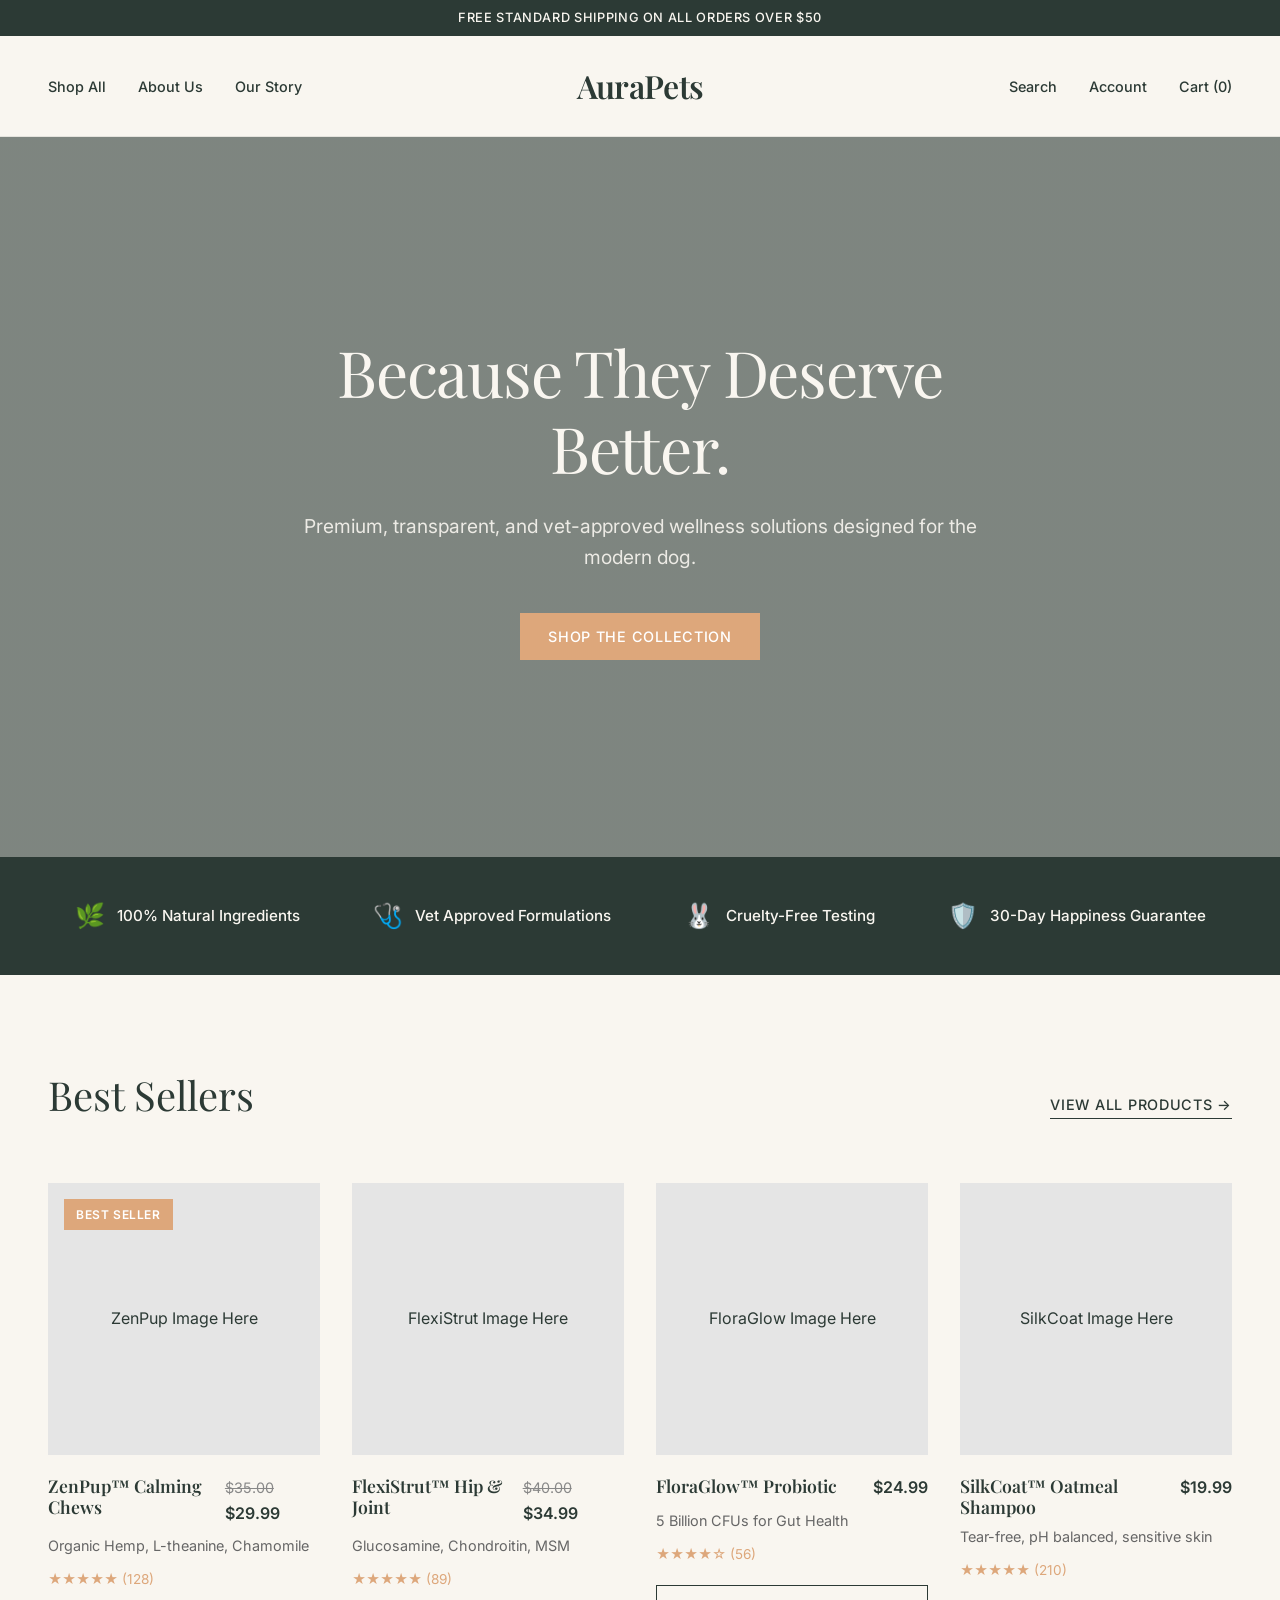
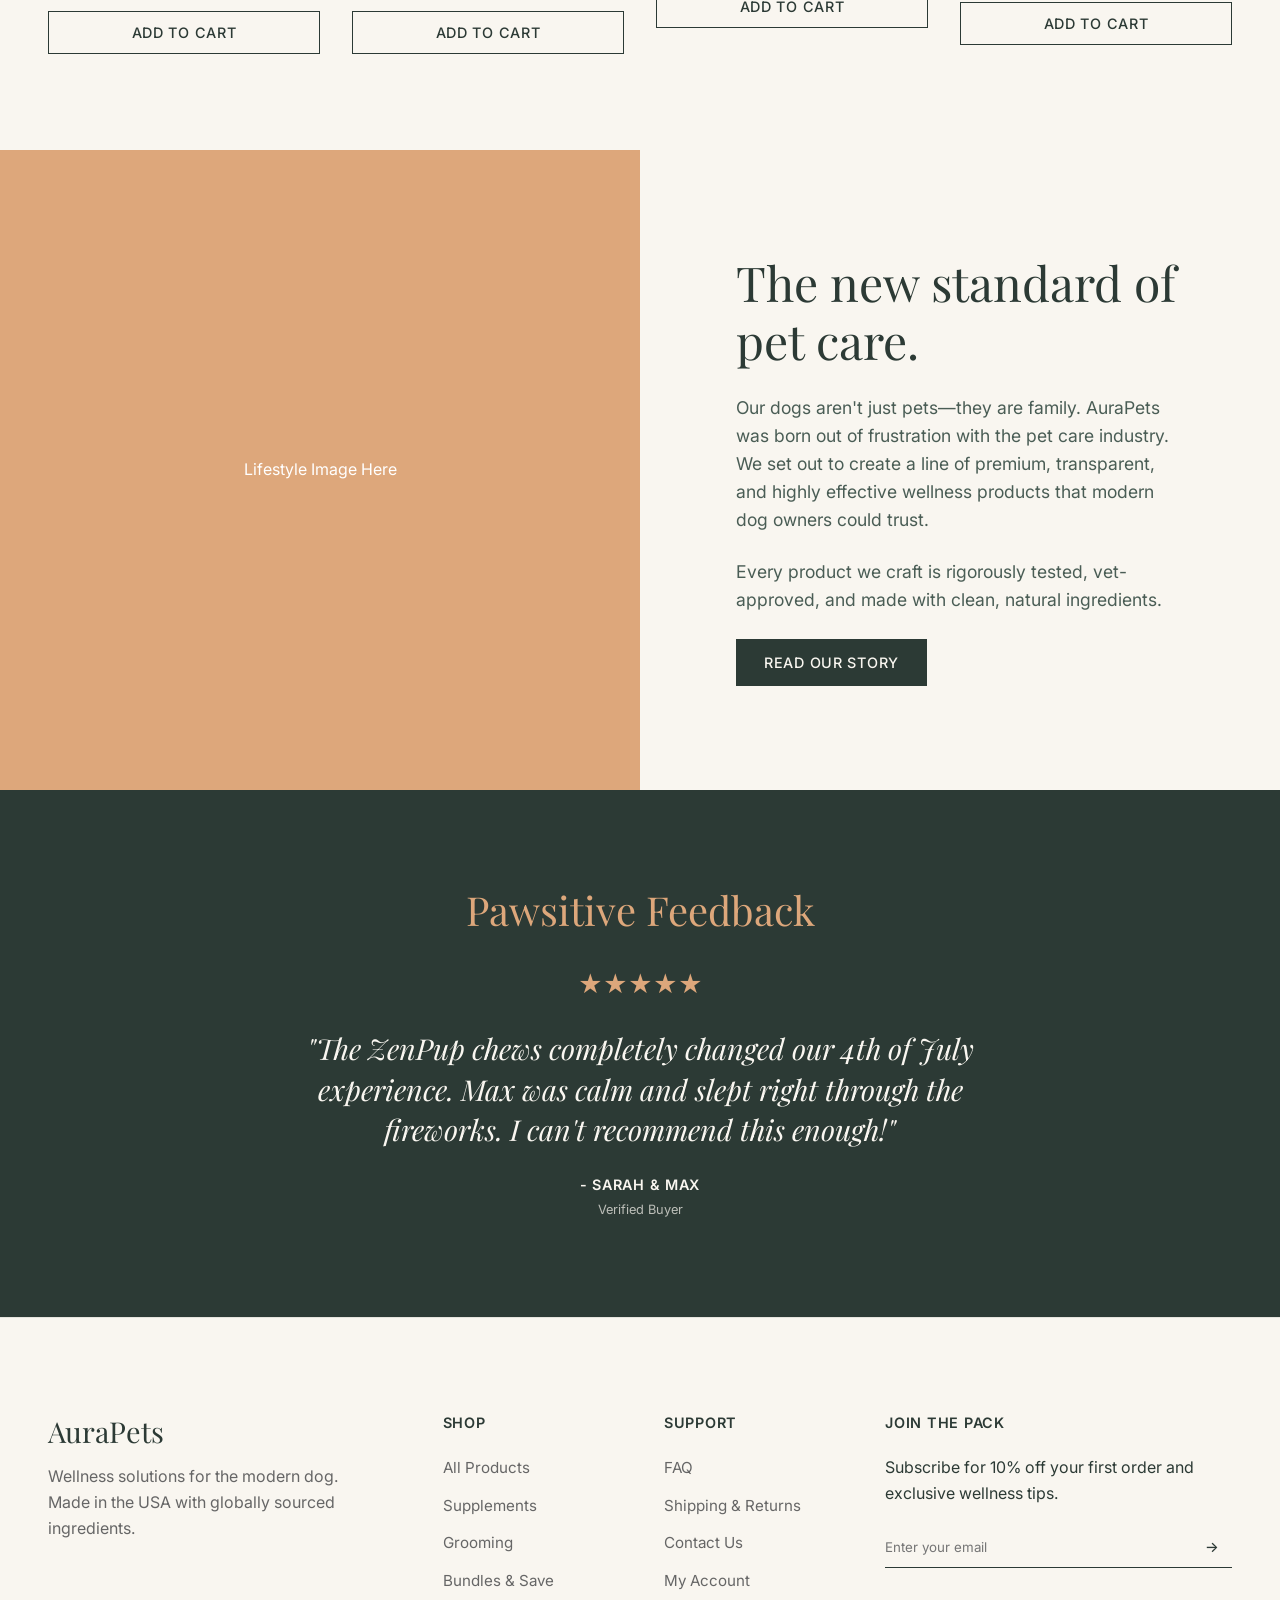
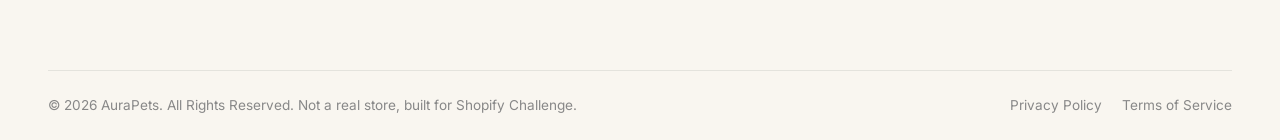
==== index.html @ ba35dcc4 "Initial commit for AuraPets Shopify Challenge" ====
<!DOCTYPE html>
<html lang="en">
<head>
    <meta charset="UTF-8">
    <meta name="viewport" content="width=device-width, initial-scale=1.0">
    <title>AuraPets | Premium Dog Wellness</title>
    <!-- Modern Typography -->
    <link rel="preconnect" href="https://fonts.googleapis.com">
    <link rel="preconnect" href="https://fonts.gstatic.com" crossorigin>
    <link href="https://fonts.googleapis.com/css2?family=Playfair+Display:ital,wght@0,400;0,600;1,400&family=Inter:wght@300;400;500;600&display=swap" rel="stylesheet">
    <link rel="stylesheet" href="styles.css">
</head>
<body>

    <!-- Announcement Bar -->
    <div class="announcement-bar">
        <span>Free standard shipping on all orders over $50</span>
    </div>

    <!-- Header / Navbar -->
    <header class="navbar">
        <div class="nav-left">
            <a href="#" class="nav-link">Shop All</a>
            <a href="#" class="nav-link">About Us</a>
            <a href="#" class="nav-link">Our Story</a>
        </div>
        <div class="nav-logo">
            <!-- Simulating Logo with Text for standard display, user will replace with actual logo -->
            <a href="#">AuraPets</a>
        </div>
        <div class="nav-right">
            <a href="#" class="nav-link">Search</a>
            <a href="#" class="nav-link">Account</a>
            <a href="#" class="nav-link cart-icon">Cart (0)</a>
        </div>
    </header>

    <!-- Hero Section -->
    <section class="hero">
        <div class="hero-content">
            <h1>Because They Deserve Better.</h1>
            <p>Premium, transparent, and vet-approved wellness solutions designed for the modern dog.</p>
            <a href="#shop" class="btn btn-primary">Shop The Collection</a>
        </div>
    </section>

    <!-- Trust Badges Section -->
    <section class="trust-bar">
        <div class="trust-item">
            <div class="trust-icon">🌿</div>
            <span>100% Natural Ingredients</span>
        </div>
        <div class="trust-item">
            <div class="trust-icon">🩺</div>
            <span>Vet Approved Formulations</span>
        </div>
        <div class="trust-item">
            <div class="trust-icon">🐰</div>
            <span>Cruelty-Free Testing</span>
        </div>
        <div class="trust-item">
            <div class="trust-icon">🛡️</div>
            <span>30-Day Happiness Guarantee</span>
        </div>
    </section>

    <!-- Featured Collection -->
    <section id="shop" class="featured-collection">
        <div class="section-header">
            <h2>Best Sellers</h2>
            <a href="#" class="view-all">View All Products &rarr;</a>
        </div>
        <div class="product-grid">
            <!-- Product 1 -->
            <div class="product-card">
                <div class="product-image-container">
                    <div class="badge">Best Seller</div>
                    <!-- Will guide user to replace with generated images -->
                    <div class="placeholder-image" style="background-color: #e5e5e5; display:flex; align-items:center; justify-content:center; color:#2C3A35;">ZenPup Image Here</div>
                </div>
                <div class="product-info">
                    <div class="product-title-row">
                        <h3>ZenPup™ Calming Chews</h3>
                        <span class="product-price"><span class="compare-price">$35.00</span> $29.99</span>
                    </div>
                    <p class="product-subtitle">Organic Hemp, L-theanine, Chamomile</p>
                    <div class="product-reviews">★★★★★ (128)</div>
                    <button class="btn btn-outline btn-block">Add to Cart</button>
                </div>
            </div>

            <!-- Product 2 -->
            <div class="product-card">
                <div class="product-image-container">
                    <div class="placeholder-image" style="background-color: #e5e5e5; display:flex; align-items:center; justify-content:center; color:#2C3A35;">FlexiStrut Image Here</div>
                </div>
                <div class="product-info">
                    <div class="product-title-row">
                        <h3>FlexiStrut™ Hip & Joint</h3>
                        <span class="product-price"><span class="compare-price">$40.00</span> $34.99</span>
                    </div>
                    <p class="product-subtitle">Glucosamine, Chondroitin, MSM</p>
                    <div class="product-reviews">★★★★★ (89)</div>
                    <button class="btn btn-outline btn-block">Add to Cart</button>
                </div>
            </div>

            <!-- Product 3 -->
            <div class="product-card">
                <div class="product-image-container">
                    <div class="placeholder-image" style="background-color: #e5e5e5; display:flex; align-items:center; justify-content:center; color:#2C3A35;">FloraGlow Image Here</div>
                </div>
                <div class="product-info">
                    <div class="product-title-row">
                        <h3>FloraGlow™ Probiotic</h3>
                        <span class="product-price">$24.99</span>
                    </div>
                    <p class="product-subtitle">5 Billion CFUs for Gut Health</p>
                    <div class="product-reviews">★★★★☆ (56)</div>
                    <button class="btn btn-outline btn-block">Add to Cart</button>
                </div>
            </div>

            <!-- Product 4 -->
            <div class="product-card">
                <div class="product-image-container">
                    <div class="placeholder-image" style="background-color: #e5e5e5; display:flex; align-items:center; justify-content:center; color:#2C3A35;">SilkCoat Image Here</div>
                </div>
                <div class="product-info">
                    <div class="product-title-row">
                        <h3>SilkCoat™ Oatmeal Shampoo</h3>
                        <span class="product-price">$19.99</span>
                    </div>
                    <p class="product-subtitle">Tear-free, pH balanced, sensitive skin</p>
                    <div class="product-reviews">★★★★★ (210)</div>
                    <button class="btn btn-outline btn-block">Add to Cart</button>
                </div>
            </div>
        </div>
    </section>

    <!-- Brand Story Offset Layout -->
    <section class="brand-story">
        <div class="story-image">
            <div class="placeholder-image" style="height: 100%; background-color: #DDA77B; display:flex; align-items:center; justify-content:center; color:#fff;">Lifestyle Image Here</div>
        </div>
        <div class="story-content">
            <h2>The new standard of pet care.</h2>
            <p>Our dogs aren't just pets—they are family. AuraPets was born out of frustration with the pet care industry. We set out to create a line of premium, transparent, and highly effective wellness products that modern dog owners could trust.</p>
            <p>Every product we craft is rigorously tested, vet-approved, and made with clean, natural ingredients.</p>
            <a href="#" class="btn btn-secondary">Read Our Story</a>
        </div>
    </section>

    <!-- Testimonial Slider -->
    <section class="testimonials">
        <h2>Pawsitive Feedback</h2>
        <div class="testimonial-card">
            <div class="stars">★★★★★</div>
            <p class="quote">"The ZenPup chews completely changed our 4th of July experience. Max was calm and slept right through the fireworks. I can't recommend this enough!"</p>
            <p class="author">- Sarah & Max</p>
            <p class="verified">Verified Buyer</p>
        </div>
    </section>

    <!-- Footer -->
    <footer class="site-footer">
        <div class="footer-grid">
            <div class="footer-col brand-col">
                <h3>AuraPets</h3>
                <p>Wellness solutions for the modern dog. Made in the USA with globally sourced ingredients.</p>
            </div>
            <div class="footer-col links-col">
                <h4>Shop</h4>
                <ul>
                    <li><a href="#">All Products</a></li>
                    <li><a href="#">Supplements</a></li>
                    <li><a href="#">Grooming</a></li>
                    <li><a href="#">Bundles & Save</a></li>
                </ul>
            </div>
            <div class="footer-col links-col">
                <h4>Support</h4>
                <ul>
                    <li><a href="#">FAQ</a></li>
                    <li><a href="#">Shipping & Returns</a></li>
                    <li><a href="#">Contact Us</a></li>
                    <li><a href="#">My Account</a></li>
                </ul>
            </div>
            <div class="footer-col newsletter-col">
                <h4>Join the Pack</h4>
                <p>Subscribe for 10% off your first order and exclusive wellness tips.</p>
                <form class="newsletter-form">
                    <input type="email" placeholder="Enter your email" required>
                    <button type="submit" class="btn btn-primary">→</button>
                </form>
            </div>
        </div>
        <div class="footer-bottom">
            <p>&copy; 2026 AuraPets. All Rights Reserved. Not a real store, built for Shopify Challenge.</p>
            <div class="legal-links">
                <a href="#">Privacy Policy</a>
                <a href="#">Terms of Service</a>
            </div>
        </div>
    </footer>

</body>
</html>
---- styles.css ----
/* 
AuraPets Design System
Primary: #F9F6F0 (Soft Alabaster)
Secondary: #2C3A35 (Deep Forest Green)
Accent: #DDA77B (Warm Terracotta)
*/

:root {
    --primary-bg: #F9F6F0;
    --text-color: #2C3A35;
    --accent-color: #DDA77B;
    --border-color: rgba(44, 58, 53, 0.1);
    
    --font-heading: 'Playfair Display', serif;
    --font-body: 'Inter', sans-serif;
    
    --spacing-xs: 0.5rem;
    --spacing-sm: 1rem;
    --spacing-md: 2rem;
    --spacing-lg: 4rem;
    --spacing-xl: 6rem;
}

* {
    margin: 0;
    padding: 0;
    box-sizing: border-box;
}

body {
    background-color: var(--primary-bg);
    color: var(--text-color);
    font-family: var(--font-body);
    font-size: 16px;
    line-height: 1.6;
    -webkit-font-smoothing: antialiased;
}

h1, h2, h3, h4, h5, h6 {
    font-family: var(--font-heading);
    font-weight: 400;
    line-height: 1.2;
    margin-bottom: var(--spacing-sm);
}

a {
    color: inherit;
    text-decoration: none;
    transition: opacity 0.3s ease;
}

a:hover {
    opacity: 0.7;
}

/* --- COMPONENTS --- */

.btn {
    display: inline-block;
    padding: 12px 28px;
    font-family: var(--font-body);
    font-weight: 500;
    font-size: 0.9rem;
    letter-spacing: 0.05em;
    text-transform: uppercase;
    cursor: pointer;
    border: none;
    transition: all 0.3s ease;
    text-align: center;
}

.btn-primary {
    background-color: var(--accent-color);
    color: #fff;
}

.btn-primary:hover {
    background-color: #c4916a;
    opacity: 1;
}

.btn-secondary {
    background-color: var(--text-color);
    color: var(--primary-bg);
}

.btn-secondary:hover {
    background-color: #1a2320;
    opacity: 1;
}

.btn-outline {
    background-color: transparent;
    border: 1px solid var(--text-color);
    color: var(--text-color);
}

.btn-outline:hover {
    background-color: var(--text-color);
    color: var(--primary-bg);
}

.btn-block {
    display: block;
    width: 100%;
}

.placeholder-image {
    width: 100%;
    aspect-ratio: 1 / 1;
    object-fit: cover;
    background-color: #e2dfda; /* subtle gray */
}

/* --- SECTIONS --- */

.announcement-bar {
    background-color: var(--text-color);
    color: var(--primary-bg);
    text-align: center;
    padding: 8px 16px;
    font-size: 0.8rem;
    font-weight: 500;
    letter-spacing: 0.05em;
    text-transform: uppercase;
}

.navbar {
    display: flex;
    justify-content: space-between;
    align-items: center;
    padding: 24px 48px;
    border-bottom: 1px solid var(--border-color);
    position: sticky;
    top: 0;
    background-color: rgba(249, 246, 240, 0.95);
    backdrop-filter: blur(10px);
    z-index: 100;
}

.nav-left, .nav-right {
    display: flex;
    gap: 32px;
    flex: 1;
}

.nav-right {
    justify-content: flex-end;
}

.nav-logo a {
    font-family: var(--font-heading);
    font-size: 2rem;
    font-weight: 600;
    letter-spacing: -0.02em;
}

.nav-link {
    font-size: 0.9rem;
    font-weight: 500;
}

.hero {
    height: 80vh;
    display: flex;
    align-items: center;
    justify-content: center;
    text-align: center;
    padding: 0 20px;
    /* Normally you'd use the generated lifestyle image here */
    background: linear-gradient(rgba(44, 58, 53, 0.6), rgba(44, 58, 53, 0.6)), url('https://images.unsplash.com/photo-1552053831-71594a27632d?auto=format&fit=crop&q=80&w=2000') no-repeat center center / cover;
    color: var(--primary-bg);
}

.hero-content {
    max-width: 700px;
}

.hero h1 {
    font-size: 4rem;
    margin-bottom: 24px;
    letter-spacing: -0.02em;
}

.hero p {
    font-size: 1.2rem;
    margin-bottom: 40px;
    opacity: 0.9;
}

.trust-bar {
    display: flex;
    justify-content: space-around;
    align-items: center;
    padding: 40px 48px;
    background-color: var(--text-color);
    color: var(--primary-bg);
    flex-wrap: wrap;
    gap: 20px;
}

.trust-item {
    display: flex;
    align-items: center;
    gap: 12px;
    font-weight: 500;
    font-size: 0.95rem;
}

.trust-icon {
    font-size: 1.5rem;
}

.featured-collection {
    padding: var(--spacing-xl) 48px;
}

.section-header {
    display: flex;
    justify-content: space-between;
    align-items: flex-end;
    margin-bottom: var(--spacing-lg);
}

.section-header h2 {
    font-size: 2.5rem;
    margin-bottom: 0;
}

.view-all {
    font-size: 0.9rem;
    font-weight: 500;
    text-transform: uppercase;
    letter-spacing: 0.05em;
    border-bottom: 1px solid var(--text-color);
    padding-bottom: 2px;
}

.product-grid {
    display: grid;
    grid-template-columns: repeat(4, 1fr);
    gap: 32px;
}

.product-card {
    display: flex;
    flex-direction: column;
}

.product-image-container {
    position: relative;
    margin-bottom: 20px;
    overflow: hidden;
}

.badge {
    position: absolute;
    top: 16px;
    left: 16px;
    background-color: var(--accent-color);
    color: #fff;
    padding: 6px 12px;
    font-size: 0.75rem;
    font-weight: 600;
    text-transform: uppercase;
    letter-spacing: 0.05em;
    z-index: 2;
}

.product-image-container img {
    transition: transform 0.5s ease;
}

.product-image-container:hover img {
    transform: scale(1.05);
}

.product-title-row {
    display: flex;
    justify-content: space-between;
    align-items: flex-start;
    margin-bottom: 8px;
}

.product-title-row h3 {
    font-size: 1.1rem;
    margin-bottom: 0;
    font-weight: 600;
}

.product-price {
    font-weight: 600;
}

.compare-price {
    text-decoration: line-through;
    color: #888;
    margin-right: 6px;
    font-size: 0.9rem;
    font-weight: 400;
}

.product-subtitle {
    font-size: 0.9rem;
    color: #666;
    margin-bottom: 12px;
}

.product-reviews {
    font-size: 0.85rem;
    color: var(--accent-color);
    margin-bottom: 20px;
}

.brand-story {
    display: grid;
    grid-template-columns: 1fr 1fr;
    align-items: stretch;
}

.story-image {
    min-height: 500px;
}

.story-content {
    padding: var(--spacing-xl);
    display: flex;
    flex-direction: column;
    justify-content: center;
    align-items: flex-start;
}

.story-content h2 {
    font-size: 3rem;
    margin-bottom: 24px;
}

.story-content p {
    font-size: 1.1rem;
    margin-bottom: 24px;
    color: #4a5d55;
    max-width: 500px;
}

.testimonials {
    background-color: var(--text-color);
    color: var(--primary-bg);
    padding: var(--spacing-xl) 20px;
    text-align: center;
}

.testimonials h2 {
    color: var(--accent-color);
    margin-bottom: var(--spacing-md);
    font-size: 2.5rem;
}

.testimonial-card {
    max-width: 700px;
    margin: 0 auto;
}

.stars {
    color: var(--accent-color);
    font-size: 1.5rem;
    margin-bottom: 24px;
}

.quote {
    font-family: var(--font-heading);
    font-size: 1.8rem;
    font-style: italic;
    line-height: 1.4;
    margin-bottom: 24px;
}

.author {
    font-weight: 600;
    text-transform: uppercase;
    letter-spacing: 0.05em;
    font-size: 0.9rem;
}

.verified {
    font-size: 0.8rem;
    opacity: 0.7;
    margin-top: 4px;
}

.site-footer {
    padding: var(--spacing-xl) 48px 24px;
    border-top: 1px solid var(--border-color);
}

.footer-grid {
    display: grid;
    grid-template-columns: 2fr 1fr 1fr 2fr;
    gap: 48px;
    margin-bottom: 64px;
}

.footer-col h3 {
    font-size: 1.8rem;
    margin-bottom: 16px;
}

.footer-col.brand-col p {
    color: #666;
    max-width: 300px;
}

.footer-col h4 {
    font-family: var(--font-body);
    font-weight: 600;
    font-size: 0.9rem;
    text-transform: uppercase;
    letter-spacing: 0.05em;
    margin-bottom: 24px;
}

.footer-col ul {
    list-style: none;
}

.footer-col ul li {
    margin-bottom: 12px;
}

.footer-col ul li a {
    color: #666;
    font-size: 0.95rem;
}

.footer-col ul li a:hover {
    color: var(--text-color);
}

.newsletter-form {
    display: flex;
    margin-top: 20px;
    border-bottom: 1px solid var(--text-color);
}

.newsletter-form input {
    flex: 1;
    background: transparent;
    border: none;
    padding: 12px 0;
    font-family: var(--font-body);
    color: var(--text-color);
    outline: none;
}

.newsletter-form button {
    background: transparent;
    color: var(--text-color);
    padding: 12px;
}

.newsletter-form button:hover {
    background: transparent;
    color: var(--accent-color);
}

.footer-bottom {
    display: flex;
    justify-content: space-between;
    align-items: center;
    padding-top: 24px;
    border-top: 1px solid var(--border-color);
    color: #888;
    font-size: 0.85rem;
}

.legal-links {
    display: flex;
    gap: 20px;
}

/* Responsive basics */
@media (max-width: 1024px) {
    .product-grid {
        grid-template-columns: repeat(2, 1fr);
    }
    .footer-grid {
        grid-template-columns: repeat(2, 1fr);
    }
}

@media (max-width: 768px) {
    .nav-left, .nav-right {
        display: none; /* simple mobile override */
    }
    .hero h1 {
        font-size: 3rem;
    }
    .brand-story {
        grid-template-columns: 1fr;
    }
    .product-grid, .footer-grid {
        grid-template-columns: 1fr;
    }
    .section-header {
        flex-direction: column;
        align-items: flex-start;
        gap: 16px;
    }
}
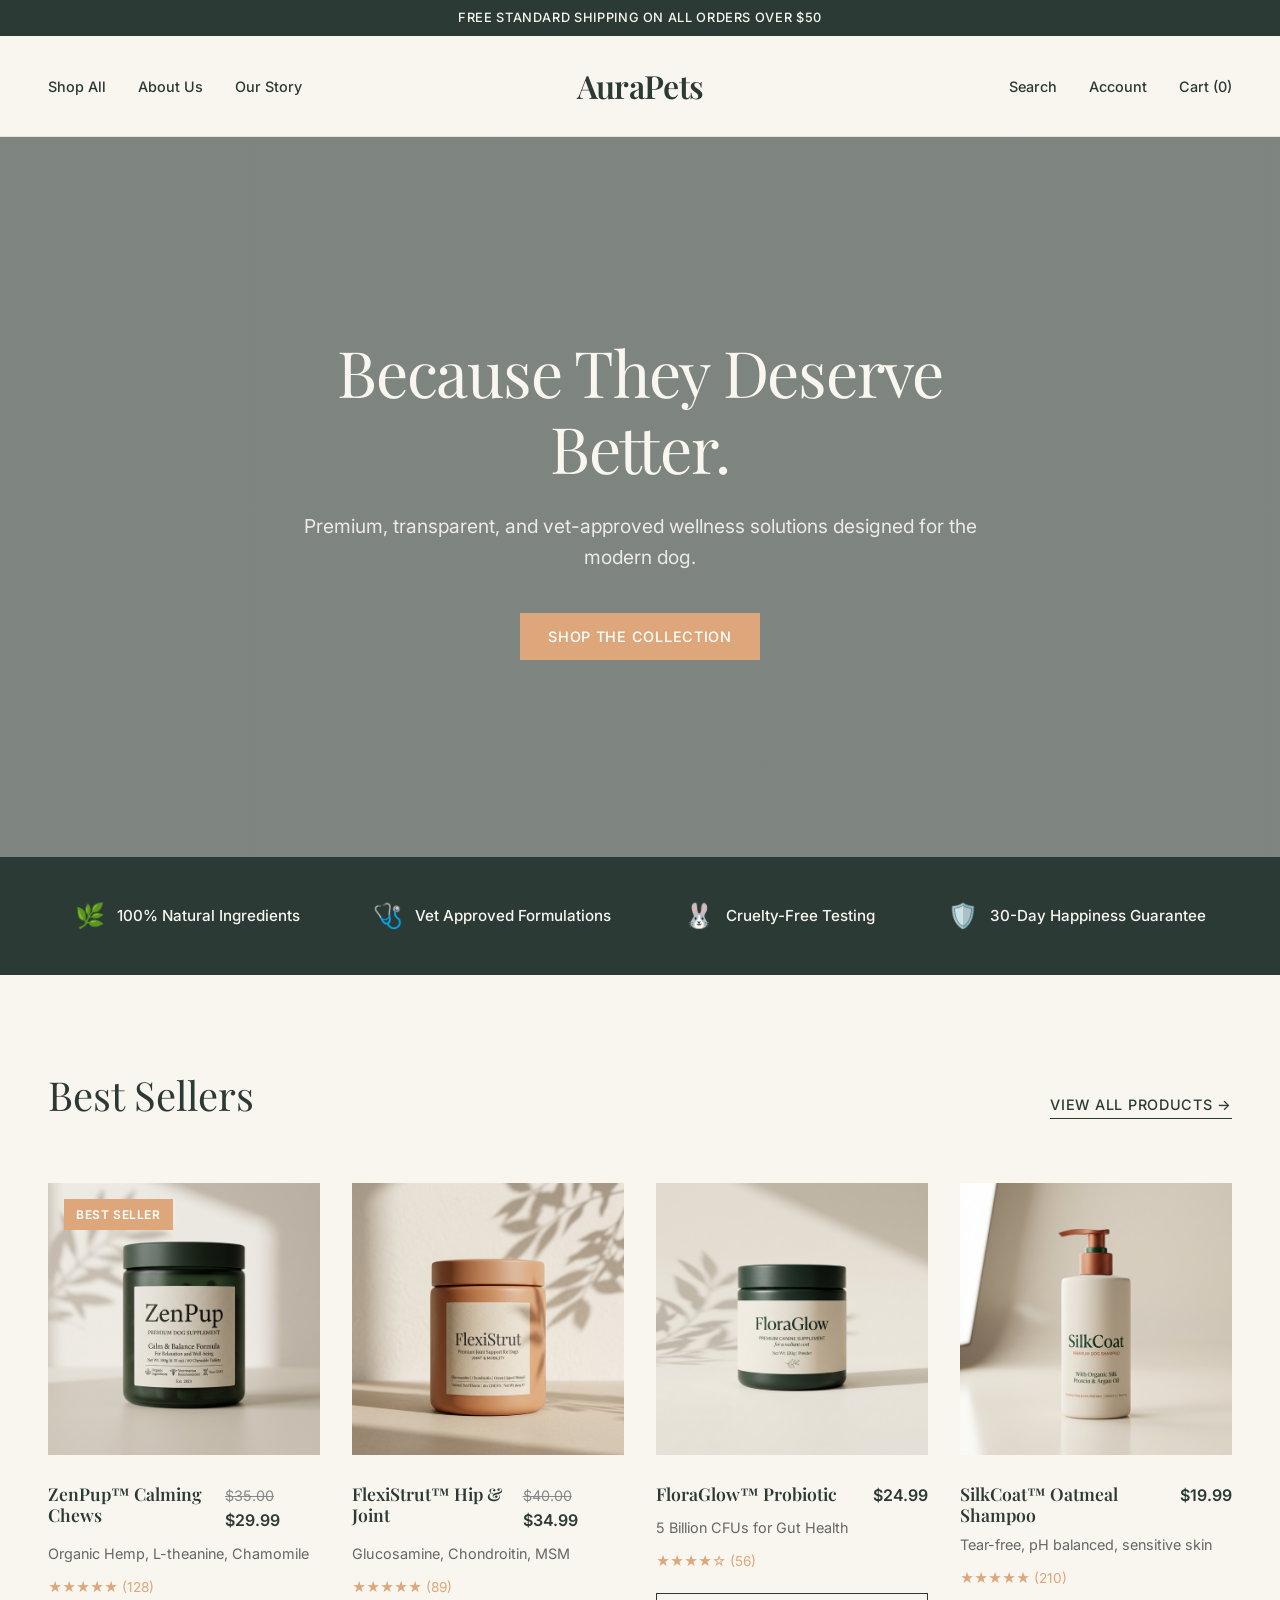
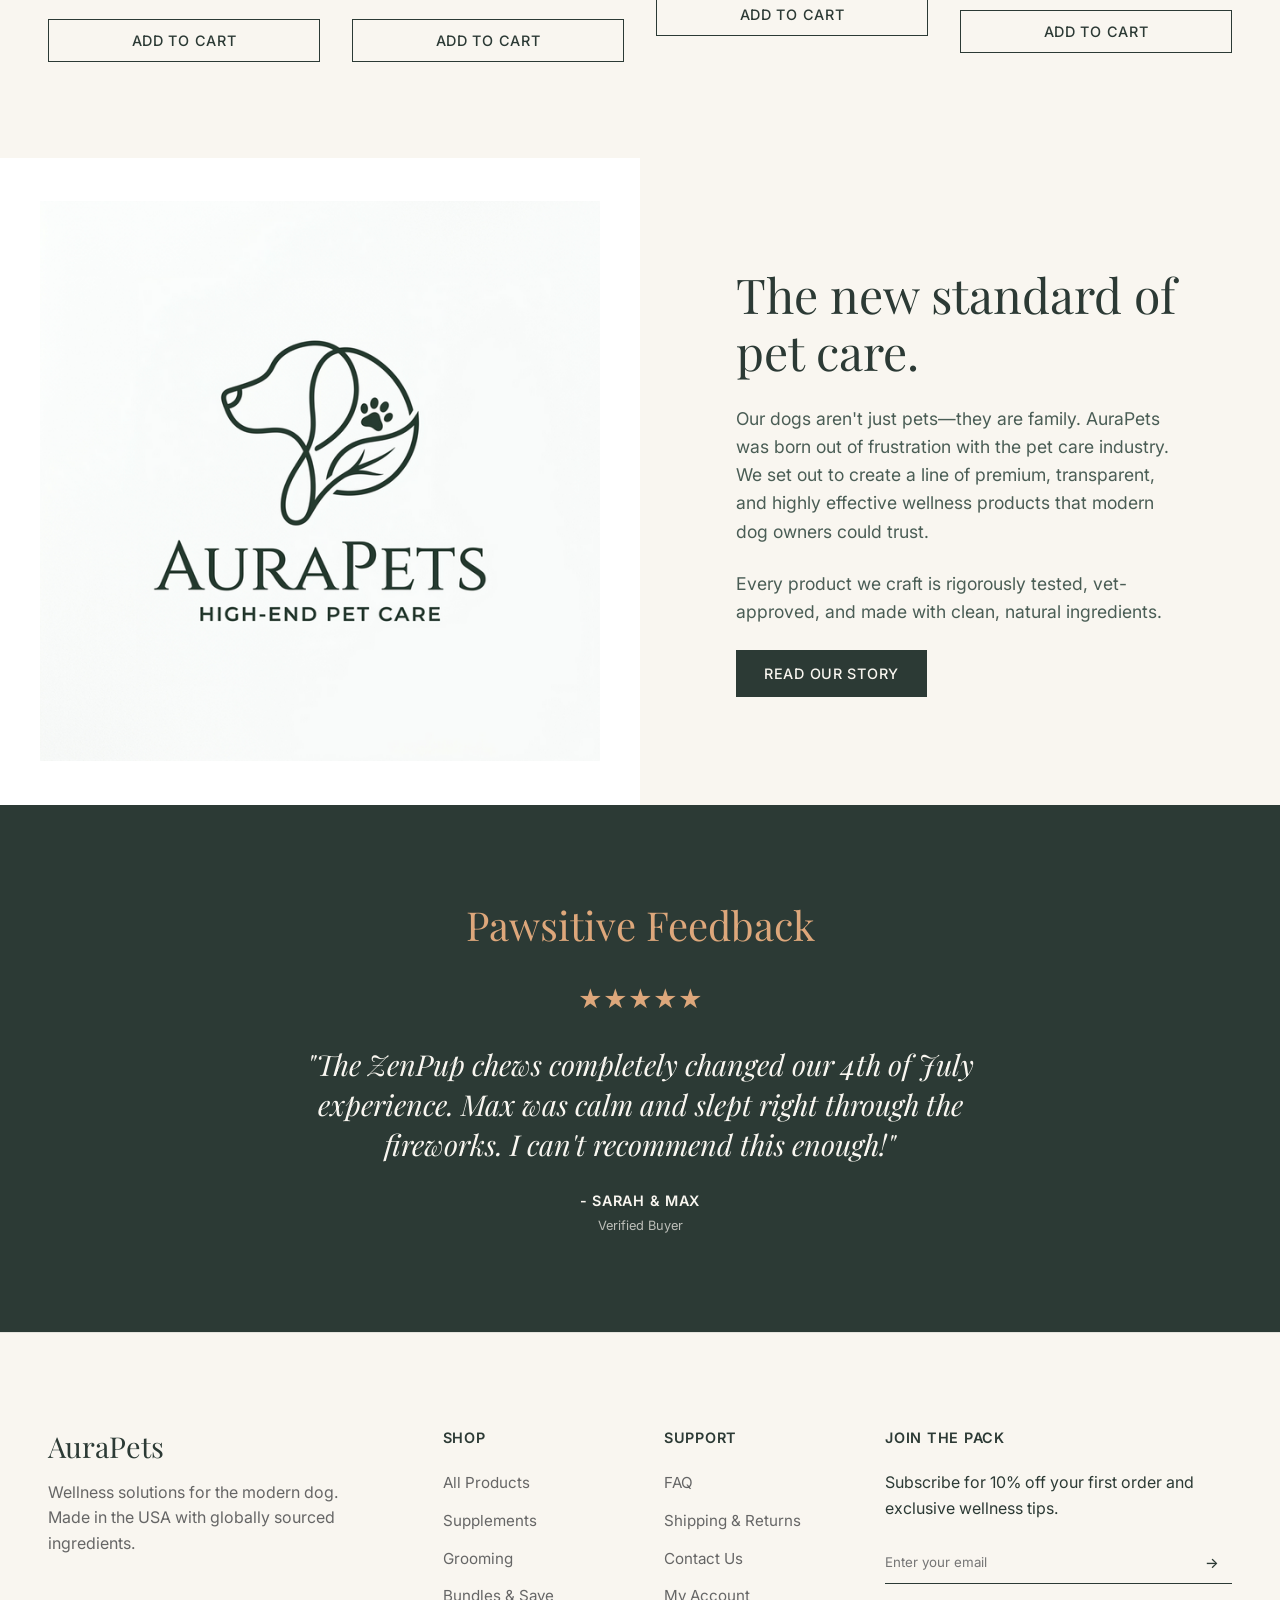
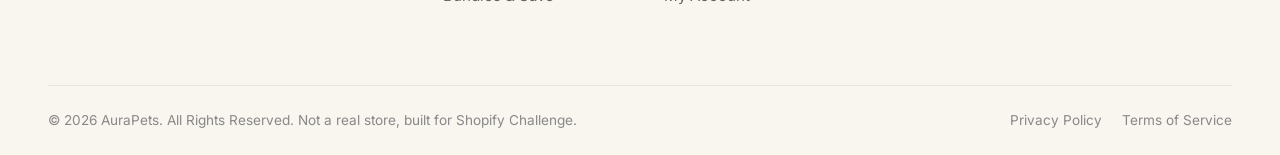
==== commit c3e7b380: "Finalized mockup with real images and walkthrough" ====
--- a/index.html
+++ b/index.html
@@ -75,8 +75,7 @@
             <div class="product-card">
                 <div class="product-image-container">
                     <div class="badge">Best Seller</div>
-                    <!-- Will guide user to replace with generated images -->
-                    <div class="placeholder-image" style="background-color: #e5e5e5; display:flex; align-items:center; justify-content:center; color:#2C3A35;">ZenPup Image Here</div>
+                    <img src="images/aurapets_zenpup_1773768875259.png" alt="ZenPup™ Calming Chews" class="placeholder-image">
                 </div>
                 <div class="product-info">
                     <div class="product-title-row">
@@ -92,7 +91,7 @@
             <!-- Product 2 -->
             <div class="product-card">
                 <div class="product-image-container">
-                    <div class="placeholder-image" style="background-color: #e5e5e5; display:flex; align-items:center; justify-content:center; color:#2C3A35;">FlexiStrut Image Here</div>
+                    <img src="images/aurapets_flexistrut_1773768894676.png" alt="FlexiStrut™ Hip & Joint" class="placeholder-image">
                 </div>
                 <div class="product-info">
                     <div class="product-title-row">
@@ -108,7 +107,7 @@
             <!-- Product 3 -->
             <div class="product-card">
                 <div class="product-image-container">
-                    <div class="placeholder-image" style="background-color: #e5e5e5; display:flex; align-items:center; justify-content:center; color:#2C3A35;">FloraGlow Image Here</div>
+                    <img src="images/aurapets_floraglow_1773768927092.png" alt="FloraGlow™ Probiotic" class="placeholder-image">
                 </div>
                 <div class="product-info">
                     <div class="product-title-row">
@@ -124,7 +123,7 @@
             <!-- Product 4 -->
             <div class="product-card">
                 <div class="product-image-container">
-                    <div class="placeholder-image" style="background-color: #e5e5e5; display:flex; align-items:center; justify-content:center; color:#2C3A35;">SilkCoat Image Here</div>
+                    <img src="images/aurapets_silkcoat_1773769211645.png" alt="SilkCoat™ Oatmeal Shampoo" class="placeholder-image">
                 </div>
                 <div class="product-info">
                     <div class="product-title-row">
@@ -142,8 +141,9 @@
     <!-- Brand Story Offset Layout -->
     <section class="brand-story">
         <div class="story-image">
-            <div class="placeholder-image" style="height: 100%; background-color: #DDA77B; display:flex; align-items:center; justify-content:center; color:#fff;">Lifestyle Image Here</div>
-        </div>
+             <img src="images/aurapets_logo_1773768662969.png" alt="AuraPets Logo" style="height: 100%; width: 100%; object-fit: contain; background: #fff; padding: 40px;">
+        </div>
+
         <div class="story-content">
             <h2>The new standard of pet care.</h2>
             <p>Our dogs aren't just pets—they are family. AuraPets was born out of frustration with the pet care industry. We set out to create a line of premium, transparent, and highly effective wellness products that modern dog owners could trust.</p>
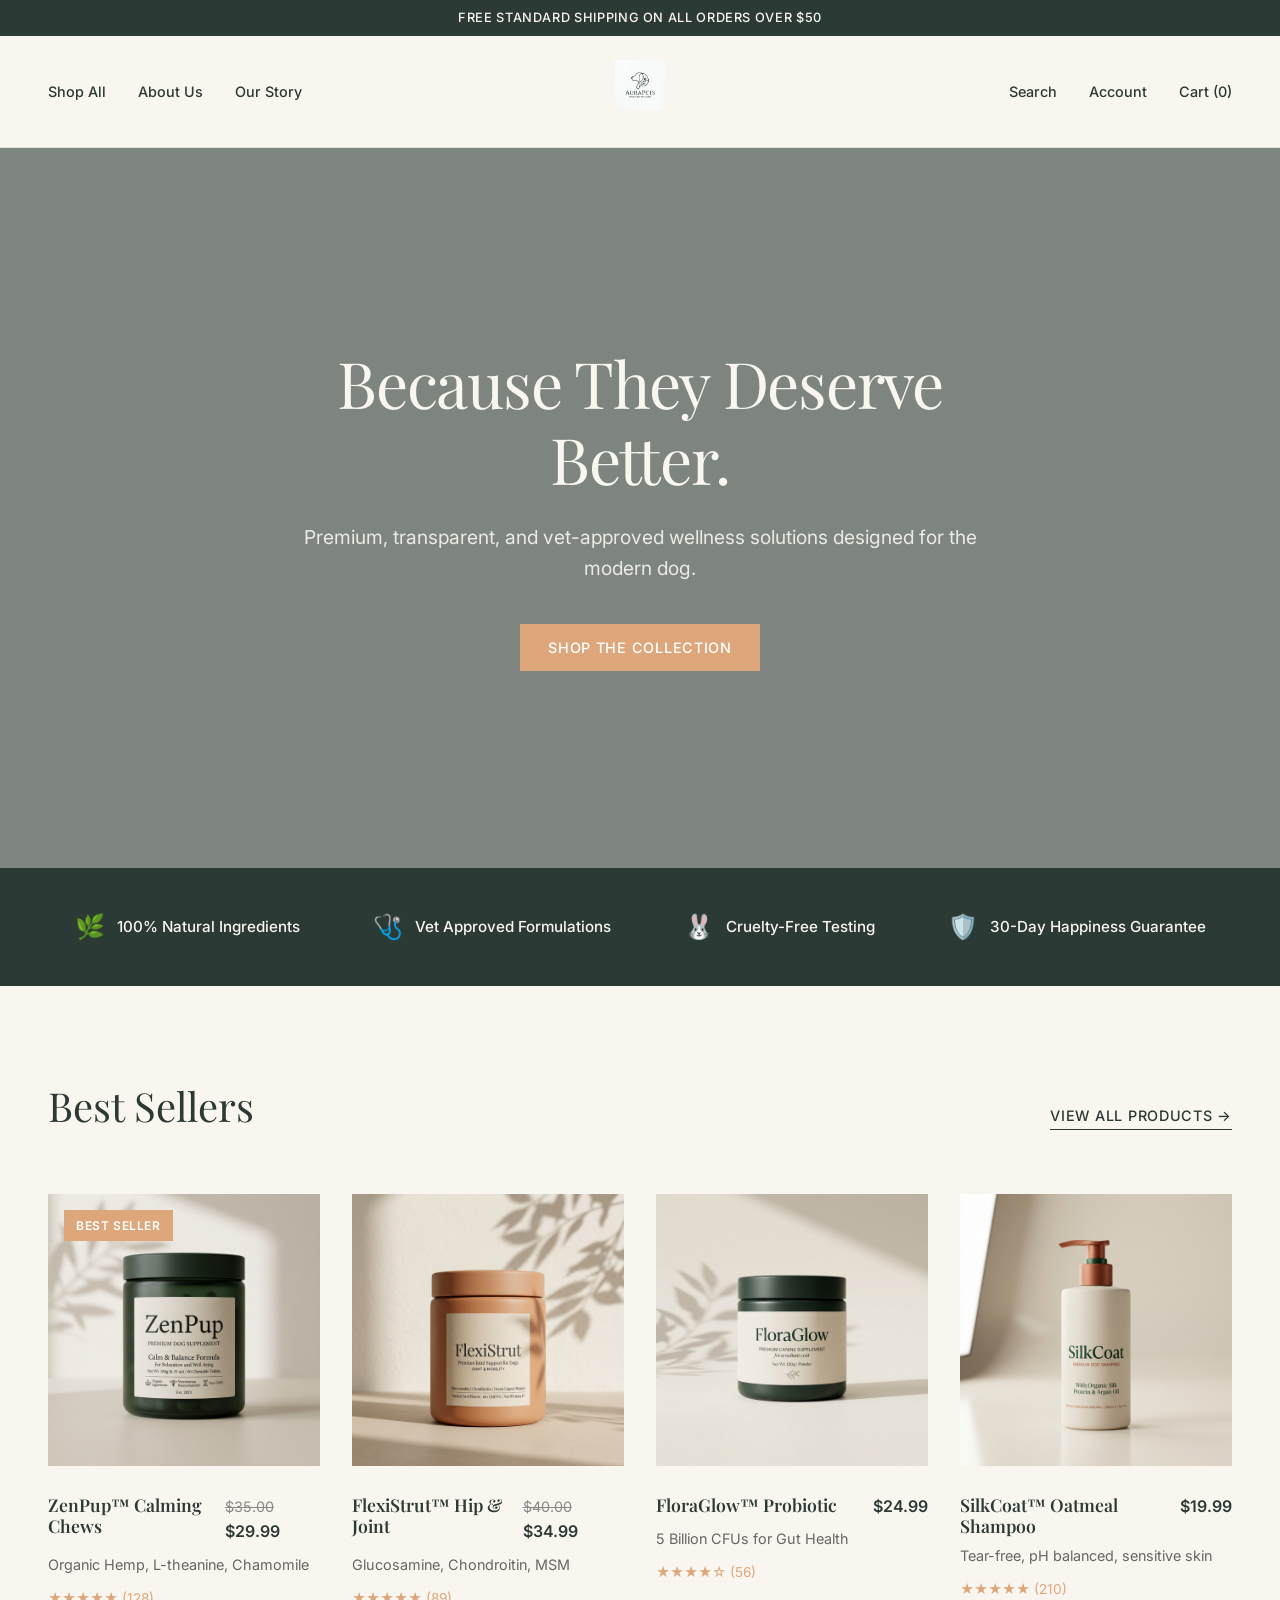
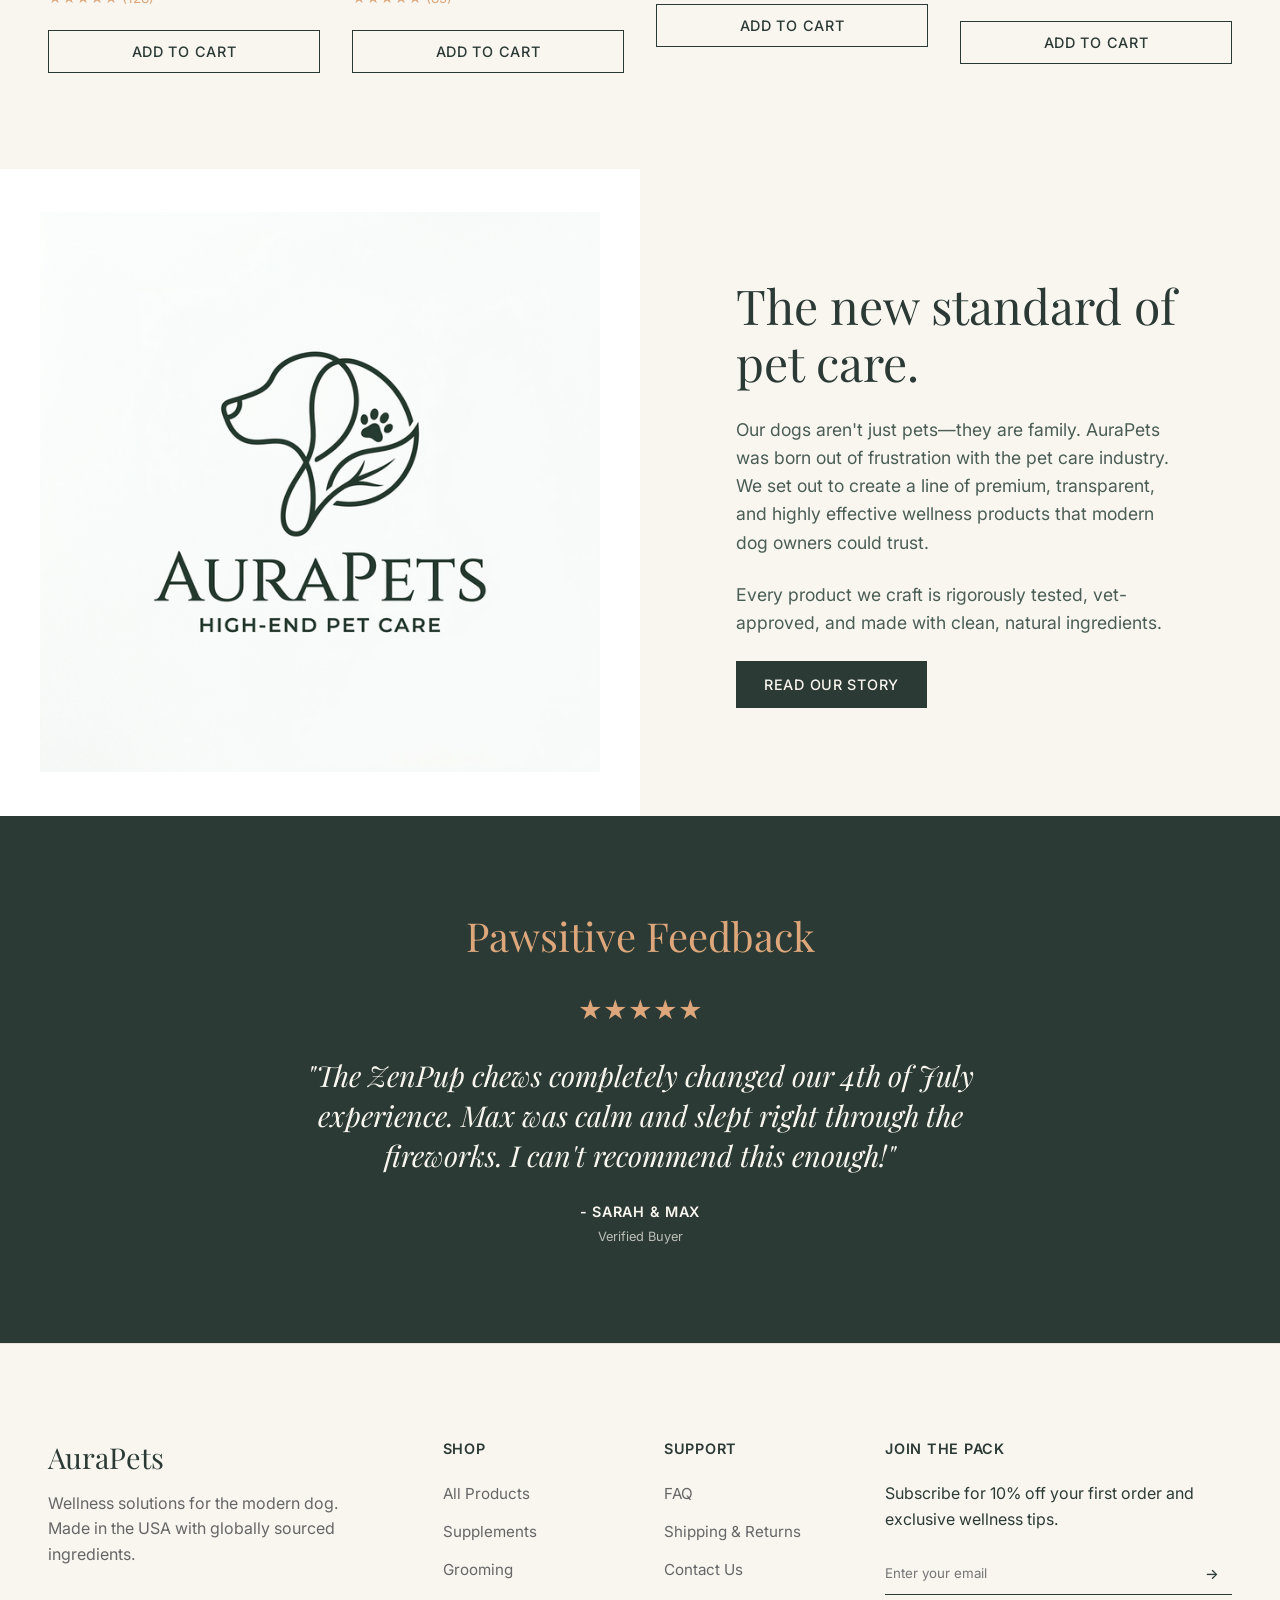
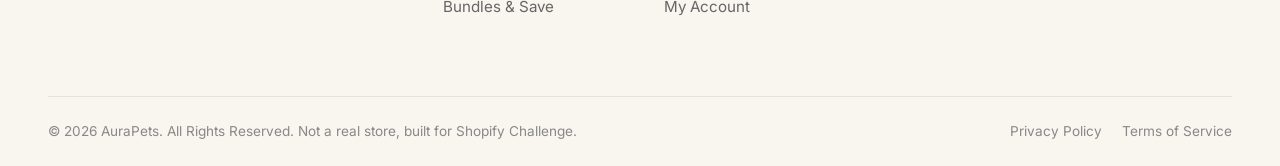
==== commit eb2b9aa2: "Final optimization: fixed logo and updated products CSV with image paths" ====
--- a/index.html
+++ b/index.html
@@ -25,8 +25,9 @@
             <a href="#" class="nav-link">Our Story</a>
         </div>
         <div class="nav-logo">
-            <!-- Simulating Logo with Text for standard display, user will replace with actual logo -->
-            <a href="#">AuraPets</a>
+            <a href="index.html">
+                <img src="images/aurapets_logo_1773768662969.png" alt="AuraPets Logo" style="height: 50px; width: auto;">
+            </a>
         </div>
         <div class="nav-right">
             <a href="#" class="nav-link">Search</a>
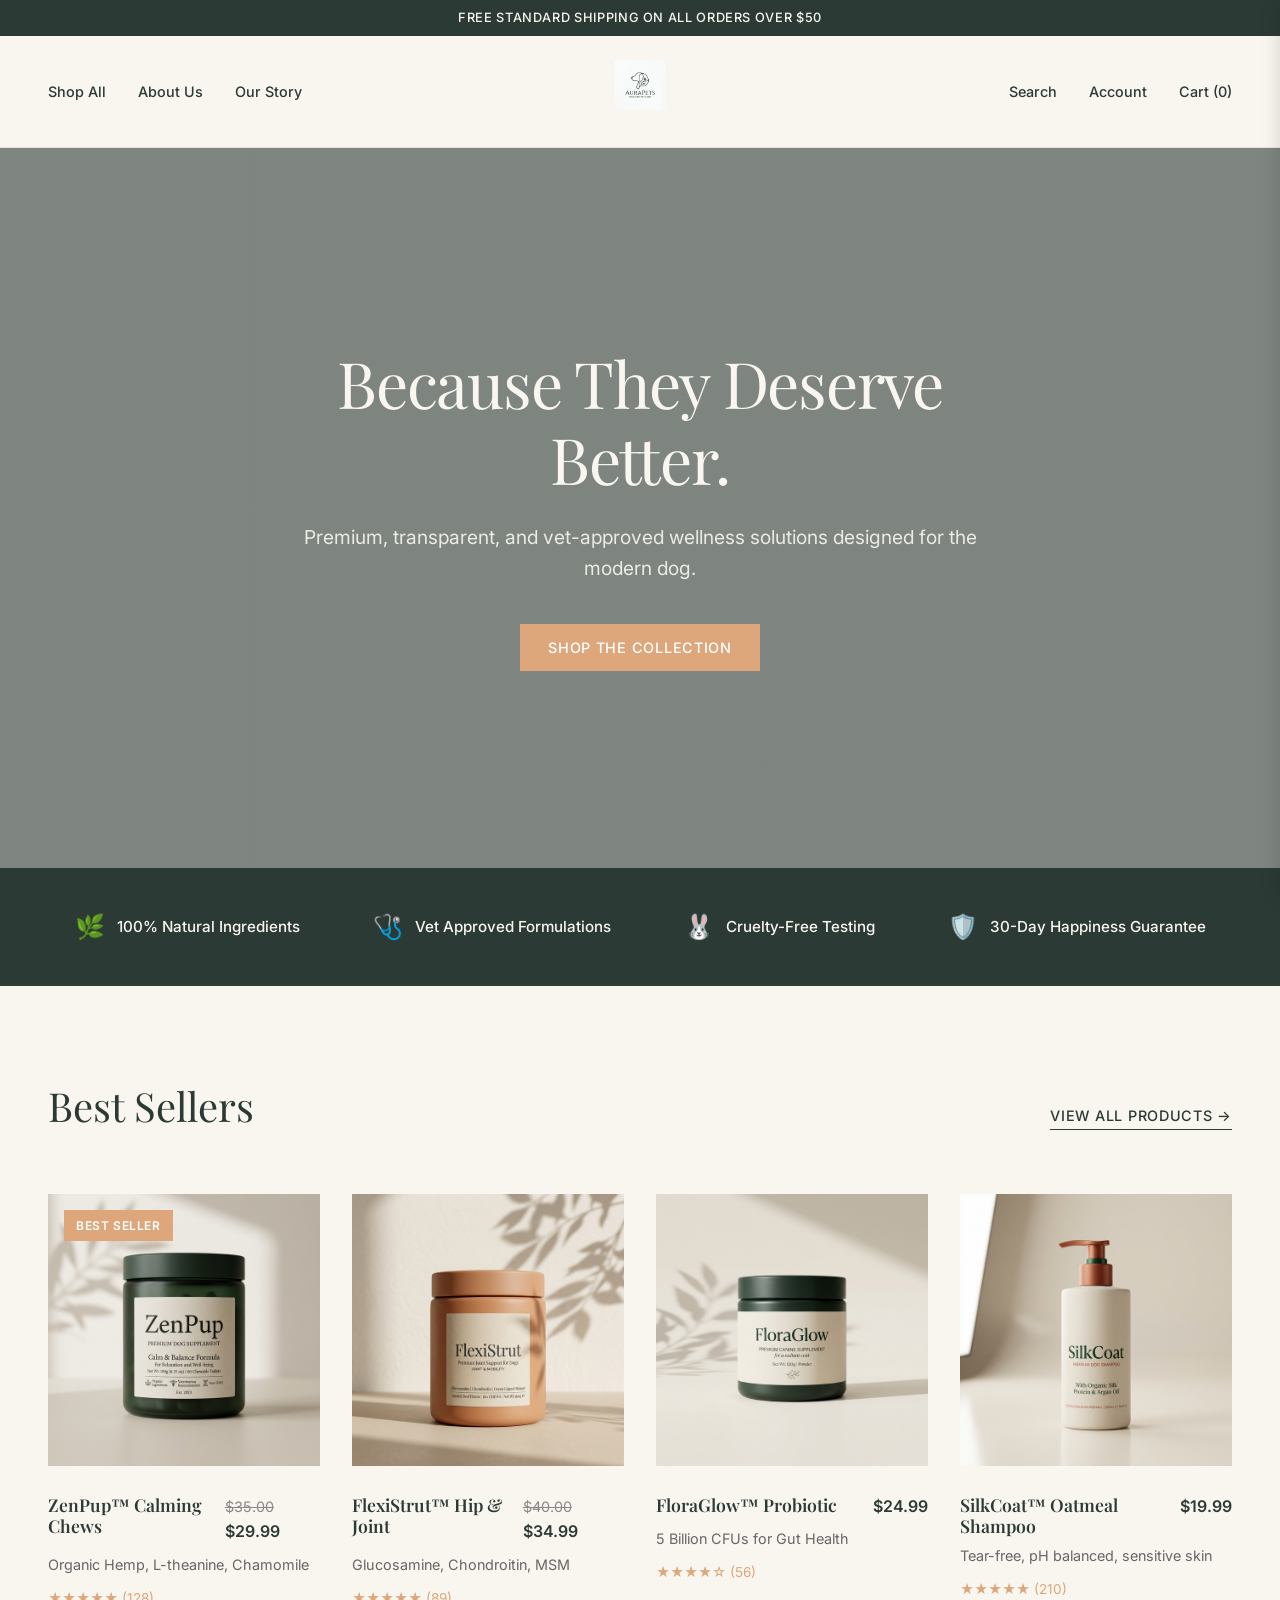
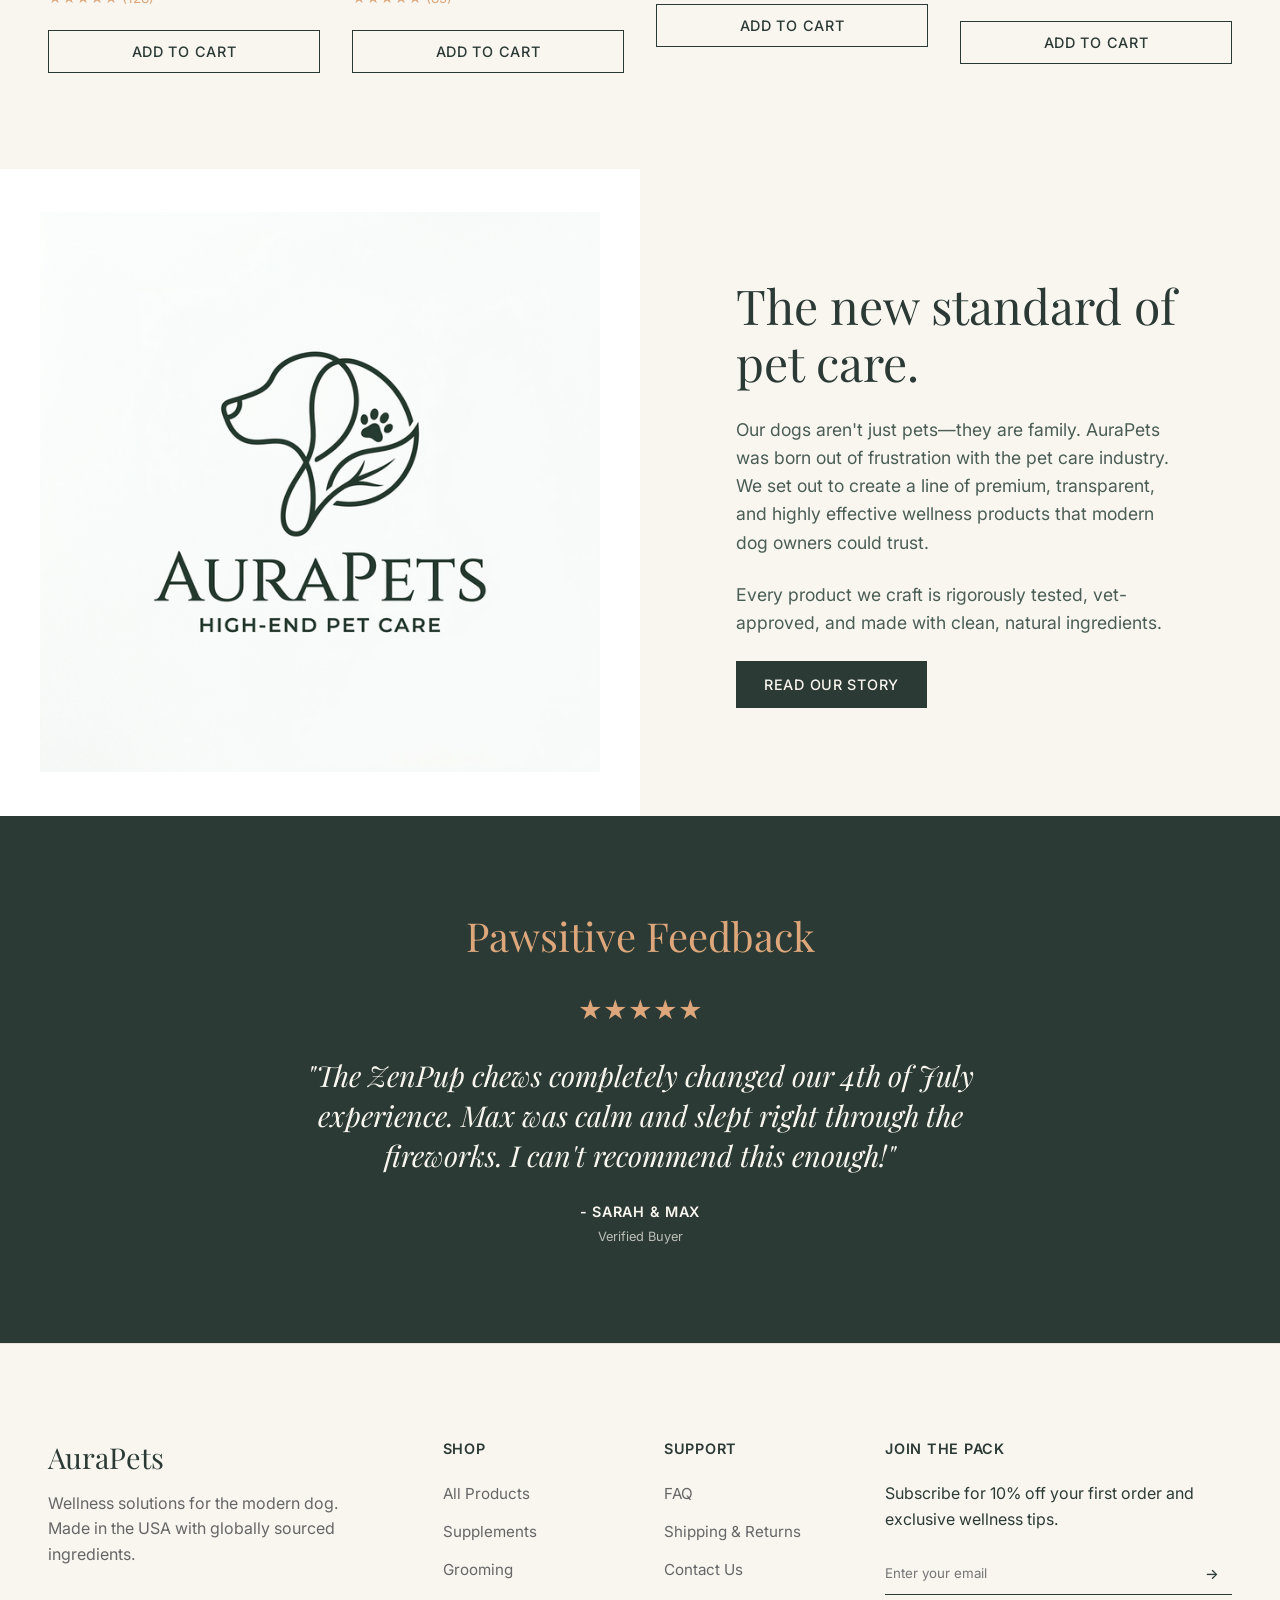
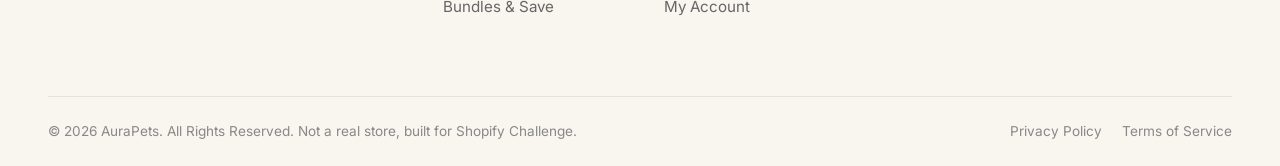
==== commit e632bdb9: "Added interactive slide-out cart drawer UI" ====
--- a/index.html
+++ b/index.html
@@ -207,5 +207,135 @@
         </div>
     </footer>
 
+    <!-- Cart Drawer UI -->
+    <div class="cart-overlay" id="cartOverlay"></div>
+    <div class="cart-drawer" id="cartDrawer">
+        <div class="cart-header">
+            <h2>Your Cart</h2>
+            <button class="close-cart" id="closeCart">&times;</button>
+        </div>
+        <div class="cart-items" id="cartItems">
+            <!-- Cart items will be injected here via JS -->
+            <p class="empty-cart-message">Your cart is currently empty.</p>
+        </div>
+        <div class="cart-footer">
+            <div class="cart-total">
+                <span>Total:</span>
+                <span id="cartTotal">$0.00</span>
+            </div>
+            <button class="btn btn-primary btn-block checkout-btn">Checkout</button>
+        </div>
+    </div>
+
+    <!-- Interactive Cart Script -->
+    <script>
+        document.addEventListener('DOMContentLoaded', () => {
+            const addToCartButtons = document.querySelectorAll('.btn-outline.btn-block');
+            const cartIcon = document.querySelector('.cart-icon');
+            
+            const cartDrawer = document.getElementById('cartDrawer');
+            const cartOverlay = document.getElementById('cartOverlay');
+            const closeCartBtn = document.getElementById('closeCart');
+            const cartItemsContainer = document.getElementById('cartItems');
+            const cartTotalElement = document.getElementById('cartTotal');
+            
+            let cart = [];
+
+            // Toggle Cart Drawer
+            function toggleCart(e) {
+                if (e) e.preventDefault();
+                cartDrawer.classList.toggle('open');
+                cartOverlay.classList.toggle('open');
+            }
+
+            cartIcon.addEventListener('click', toggleCart);
+            closeCartBtn.addEventListener('click', toggleCart);
+            cartOverlay.addEventListener('click', toggleCart);
+
+            // Update Cart UI
+            function updateCartUI() {
+                // Update total items count
+                const totalItems = cart.reduce((sum, item) => sum + item.quantity, 0);
+                cartIcon.textContent = `Cart (${totalItems})`;
+
+                // Render items
+                if (cart.length === 0) {
+                    cartItemsContainer.innerHTML = '<p class="empty-cart-message">Your cart is currently empty.</p>';
+                    cartTotalElement.textContent = '$0.00';
+                    return;
+                }
+
+                cartItemsContainer.innerHTML = '';
+                let totalCost = 0;
+
+                cart.forEach((item, index) => {
+                    const itemTotal = item.price * item.quantity;
+                    totalCost += itemTotal;
+
+                    const itemHTML = `
+                        <div class="cart-item">
+                            <img src="${item.image}" alt="${item.title}" class="cart-item-image">
+                            <div class="cart-item-details">
+                                <h4 class="cart-item-title">${item.title}</h4>
+                                <p class="cart-item-price">$${item.price.toFixed(2)}</p>
+                                <div class="cart-item-qty">
+                                    <span>Qty: ${item.quantity}</span>
+                                </div>
+                            </div>
+                        </div>
+                    `;
+                    cartItemsContainer.insertAdjacentHTML('beforeend', itemHTML);
+                });
+
+                cartTotalElement.textContent = `$${totalCost.toFixed(2)}`;
+            }
+
+            // Add to Cart Logic
+            addToCartButtons.forEach(button => {
+                button.addEventListener('click', function(e) {
+                    e.preventDefault();
+                    
+                    const productCard = this.closest('.product-card');
+                    const title = productCard.querySelector('.product-title-row h3').textContent;
+                    const priceText = productCard.querySelector('.product-price').childNodes;
+                    // Extract price ignoring the compare at span
+                    let priceString = "";
+                    priceText.forEach(node => {
+                        if (node.nodeType === 3) priceString += node.textContent.trim();
+                    });
+                    const price = parseFloat(priceString.replace('$', ''));
+                    const image = productCard.querySelector('.product-image-container img').src;
+
+                    // Check if item already exists in cart
+                    const existingItem = cart.find(item => item.title === title);
+                    if (existingItem) {
+                        existingItem.quantity += 1;
+                    } else {
+                        cart.push({ title, price, image, quantity: 1 });
+                    }
+
+                    updateCartUI();
+                    
+                    // Visual feedback on the button
+                    const originalText = this.textContent;
+                    this.textContent = 'Added to Cart!';
+                    this.style.backgroundColor = 'var(--text-color)';
+                    this.style.color = 'var(--primary-bg)';
+                    
+                    // Open the cart automatically
+                    if (!cartDrawer.classList.contains('open')) {
+                        toggleCart();
+                    }
+                    
+                    // Reset button after 2 seconds
+                    setTimeout(() => {
+                        this.textContent = originalText;
+                        this.style.backgroundColor = 'transparent';
+                        this.style.color = 'var(--text-color)';
+                    }, 2000);
+                });
+            });
+        });
+    </script>
 </body>
 </html>
--- a/styles.css
+++ b/styles.css
@@ -506,3 +506,140 @@
         gap: 16px;
     }
 }
+
+/* --- CART DRAWER UI --- */
+
+.cart-overlay {
+    position: fixed;
+    top: 0;
+    left: 0;
+    width: 100vw;
+    height: 100vh;
+    background-color: rgba(0, 0, 0, 0.5);
+    z-index: 999;
+    opacity: 0;
+    visibility: hidden;
+    transition: opacity 0.3s ease, visibility 0.3s ease;
+}
+
+.cart-overlay.open {
+    opacity: 1;
+    visibility: visible;
+}
+
+.cart-drawer {
+    position: fixed;
+    top: 0;
+    right: -400px;
+    width: 400px;
+    max-width: 100vw;
+    height: 100vh;
+    background-color: var(--primary-bg);
+    box-shadow: -4px 0 15px rgba(0, 0, 0, 0.1);
+    z-index: 1000;
+    display: flex;
+    flex-direction: column;
+    transition: right 0.3s ease;
+}
+
+.cart-drawer.open {
+    right: 0;
+}
+
+.cart-header {
+    display: flex;
+    justify-content: space-between;
+    align-items: center;
+    padding: 24px;
+    border-bottom: 1px solid var(--border-color);
+}
+
+.cart-header h2 {
+    margin: 0;
+    font-size: 1.5rem;
+}
+
+.close-cart {
+    background: none;
+    border: none;
+    font-size: 2rem;
+    cursor: pointer;
+    color: var(--text-color);
+    line-height: 1;
+}
+
+.cart-items {
+    flex: 1;
+    overflow-y: auto;
+    padding: 24px;
+    display: flex;
+    flex-direction: column;
+    gap: 20px;
+}
+
+.empty-cart-message {
+    text-align: center;
+    color: #666;
+    margin-top: 40px;
+}
+
+.cart-item {
+    display: flex;
+    gap: 16px;
+    padding-bottom: 20px;
+    border-bottom: 1px solid var(--border-color);
+}
+
+.cart-item-image {
+    width: 80px;
+    height: 80px;
+    object-fit: cover;
+    border-radius: 4px;
+    background: #fff;
+}
+
+.cart-item-details {
+    flex: 1;
+    display: flex;
+    flex-direction: column;
+    justify-content: space-between;
+}
+
+.cart-item-title {
+    font-size: 1rem;
+    font-family: var(--font-body);
+    font-weight: 600;
+    margin: 0 0 4px 0;
+}
+
+.cart-item-price {
+    font-size: 0.95rem;
+    color: #666;
+    margin: 0 0 8px 0;
+}
+
+.cart-item-qty span {
+    font-size: 0.85rem;
+    background: var(--border-color);
+    padding: 2px 8px;
+    border-radius: 12px;
+}
+
+.cart-footer {
+    padding: 24px;
+    border-top: 1px solid var(--border-color);
+    background-color: var(--primary-bg);
+}
+
+.cart-total {
+    display: flex;
+    justify-content: space-between;
+    font-size: 1.25rem;
+    font-weight: 600;
+    margin-bottom: 24px;
+}
+
+.checkout-btn {
+    font-size: 1rem;
+    padding: 16px;
+}
